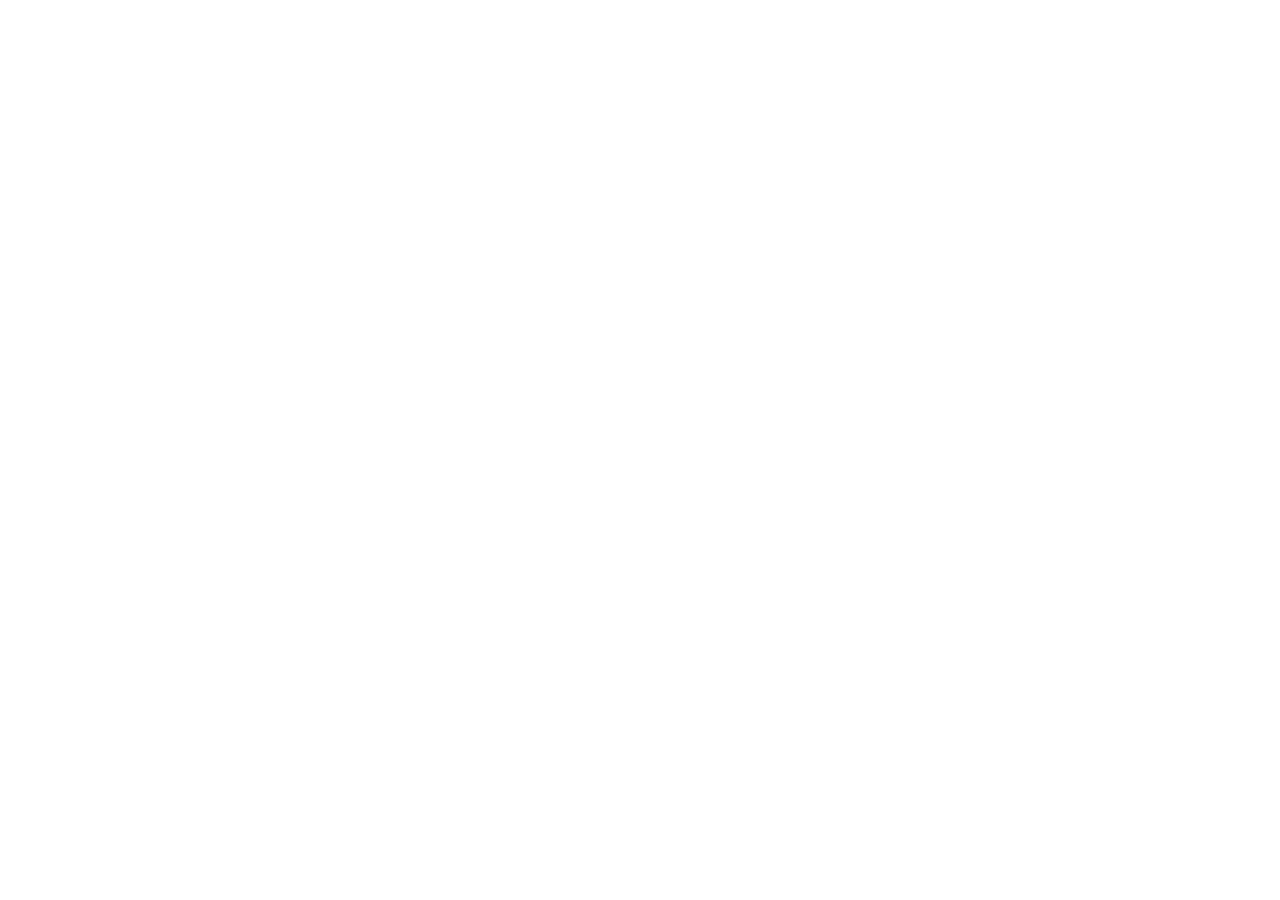
==== standalone/index.html @ 1e78be66 "task snapshot 93750afe-f1b4-41f4-8304-4140ffacb609" ====
<!doctype html>
<html lang="en">
<head>
<meta charset="utf-8" />
<meta name="viewport" content="width=device-width, initial-scale=1" />
<title>NEXUS//OS — Personal AI Business Operating System</title>
<meta name="description" content="Personal AI operating system for a laptop reselling business — Phase 1 prototype." />
<link rel="icon" href="data:image/svg+xml,%3Csvg xmlns='http://www.w3.org/2000/svg' viewBox='0 0 24 24' fill='none' stroke='%2300ff88' stroke-width='2'%3E%3Cpath d='M12 2l8 4.6v9.2L12 22l-8-4.6V7.4L12 2z'/%3E%3C/svg%3E" />
<link rel="preconnect" href="https://fonts.googleapis.com" />
<link rel="preconnect" href="https://fonts.gstatic.com" crossorigin />
<link href="https://fonts.googleapis.com/css2?family=Chakra+Petch:wght@500;600;700&family=IBM+Plex+Sans:wght@400;500;600&family=JetBrains+Mono:wght@400;600;700&display=swap" rel="stylesheet" />
<link rel="stylesheet" href="style.css" />
</head>
<body>
  <!-- NEXUS//OS · plain HTML/CSS/JS · no build step · just open this file -->
  <script src="core.js"></script>
  <script src="brain.js"></script>
  <script src="views.js"></script>
  <script src="app.js"></script>
</body>
</html>
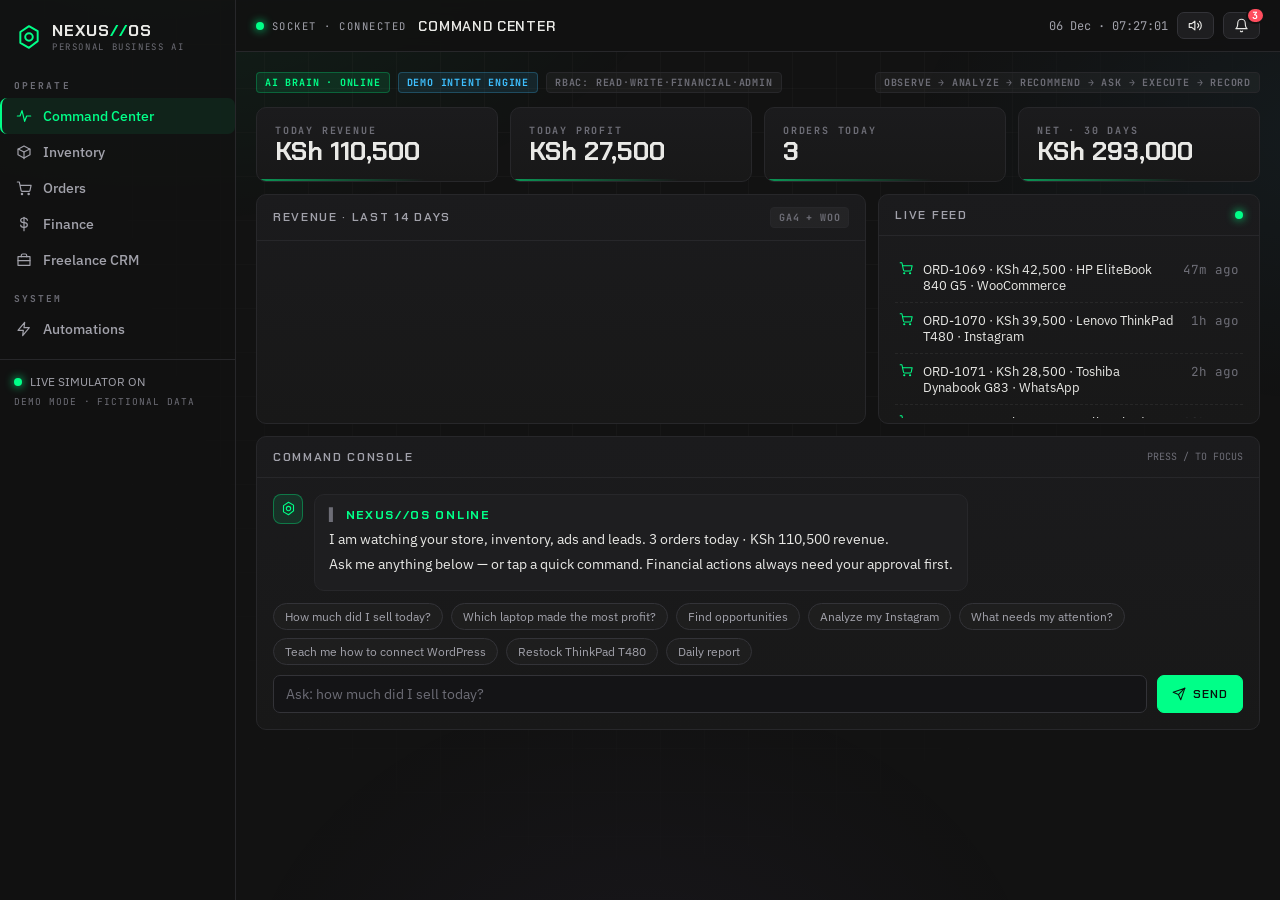
==== commit 471b24df: "task snapshot dc5bce00-b7d1-4454-a525-767f81d15836" ====
--- a/standalone/index.html
+++ b/standalone/index.html
@@ -1,21 +1,17 @@
 <!doctype html>
 <html lang="en">
 <head>
-<meta charset="utf-8" />
-<meta name="viewport" content="width=device-width, initial-scale=1" />
-<title>NEXUS//OS — Personal AI Business Operating System</title>
-<meta name="description" content="Personal AI operating system for a laptop reselling business — Phase 1 prototype." />
-<link rel="icon" href="data:image/svg+xml,%3Csvg xmlns='http://www.w3.org/2000/svg' viewBox='0 0 24 24' fill='none' stroke='%2300ff88' stroke-width='2'%3E%3Cpath d='M12 2l8 4.6v9.2L12 22l-8-4.6V7.4L12 2z'/%3E%3C/svg%3E" />
-<link rel="preconnect" href="https://fonts.googleapis.com" />
-<link rel="preconnect" href="https://fonts.gstatic.com" crossorigin />
-<link href="https://fonts.googleapis.com/css2?family=Chakra+Petch:wght@500;600;700&family=IBM+Plex+Sans:wght@400;500;600&family=JetBrains+Mono:wght@400;600;700&display=swap" rel="stylesheet" />
-<link rel="stylesheet" href="style.css" />
+  <meta charset="UTF-8" />
+  <meta name="viewport" content="width=device-width, initial-scale=1.0" />
+  <title>NEXUS//OS — Personal AI Business OS (Demo)</title>
+  <meta name="description" content="Demo of a personal AI business operating system for a laptop reselling business. Vanilla HTML/CSS/JS — zero dependencies." />
+  <link rel="preconnect" href="https://fonts.googleapis.com" />
+  <link rel="preconnect" href="https://fonts.gstatic.com" crossorigin />
+  <link href="https://fonts.googleapis.com/css2?family=Chakra+Petch:wght@500;600;700&family=IBM+Plex+Sans:wght@400;500;600&family=JetBrains+Mono:wght@400;600;700&display=swap" rel="stylesheet" />
+  <link rel="stylesheet" href="styles.css" />
 </head>
 <body>
-  <!-- NEXUS//OS · plain HTML/CSS/JS · no build step · just open this file -->
-  <script src="core.js"></script>
-  <script src="brain.js"></script>
-  <script src="views.js"></script>
+  <div id="root"></div>
   <script src="app.js"></script>
 </body>
 </html>
--- a/standalone/styles.css
+++ b/standalone/styles.css
@@ -0,0 +1,287 @@
+/* ============================================================
+   NEXUS//OS — standalone demo stylesheet (no Tailwind, no build)
+   Theme: background #121212 · accent #00ff88
+   ============================================================ */
+
+:root {
+  --bg: #121212;
+  --panel: #191919;
+  --panel-2: #1e1e20;
+  --line: #27272a;
+  --line-2: #333338;
+  --txt: #e9e9e6;
+  --txt-2: #a2a2ab;
+  --txt-3: #6d6d76;
+  --acc: #00ff88;
+  --warn: #ffb020;
+  --danger: #ff4d5e;
+  --info: #3fc0ff;
+  --violet: #b48cff;
+}
+
+* { box-sizing: border-box; }
+html, body { margin: 0; padding: 0; }
+
+body {
+  background: var(--bg);
+  color: var(--txt);
+  font-family: "IBM Plex Sans", "Segoe UI", sans-serif;
+  font-size: 15px;
+  -webkit-font-smoothing: antialiased;
+}
+
+::selection { background: rgba(0, 255, 136, 0.25); }
+button { font-family: inherit; }
+
+.font-display { font-family: "Chakra Petch", sans-serif; }
+.mono { font-family: "JetBrains Mono", monospace; }
+
+/* ---------- layered ambient background ---------- */
+.os-root { position: relative; min-height: 100vh; isolation: isolate; }
+.os-root::before {
+  content: "";
+  position: fixed; inset: 0; z-index: -2;
+  background:
+    radial-gradient(900px 500px at 12% -8%, rgba(0, 255, 136, 0.07), transparent 60%),
+    radial-gradient(800px 500px at 105% 15%, rgba(63, 192, 255, 0.05), transparent 55%),
+    radial-gradient(700px 600px at 50% 115%, rgba(180, 140, 255, 0.045), transparent 60%);
+}
+.os-root::after {
+  content: "";
+  position: fixed; inset: 0; z-index: -1; pointer-events: none;
+  background-image:
+    linear-gradient(rgba(255, 255, 255, 0.024) 1px, transparent 1px),
+    linear-gradient(90deg, rgba(255, 255, 255, 0.024) 1px, transparent 1px);
+  background-size: 44px 44px;
+  -webkit-mask-image: radial-gradient(ellipse at 50% 0%, black 30%, transparent 80%);
+  mask-image: radial-gradient(ellipse at 50% 0%, black 30%, transparent 80%);
+}
+
+/* ---------- panels ---------- */
+.panel {
+  background: linear-gradient(180deg, #1b1b1d 0%, #181818 100%);
+  border: 1px solid var(--line);
+  border-radius: 10px;
+}
+.panel-h {
+  display: flex; align-items: center; gap: 10px;
+  padding: 12px 16px; border-bottom: 1px solid var(--line);
+}
+.panel-h .t {
+  font-family: "Chakra Petch", sans-serif; font-weight: 600;
+  font-size: 12px; letter-spacing: 0.14em; text-transform: uppercase; color: var(--txt-2);
+}
+.panel-b { padding: 16px; }
+
+/* ---------- buttons / badges ---------- */
+.btn {
+  display: inline-flex; align-items: center; gap: 7px;
+  font-family: "Chakra Petch", sans-serif; font-weight: 600; font-size: 12px;
+  letter-spacing: 0.08em; text-transform: uppercase;
+  padding: 8px 14px; border-radius: 7px; cursor: pointer;
+  border: 1px solid var(--line-2); background: var(--panel-2); color: var(--txt);
+  transition: all 0.15s ease; white-space: nowrap;
+}
+.btn:hover { border-color: var(--acc); color: var(--acc); box-shadow: 0 0 14px rgba(0,255,136,0.15); transform: translateY(-1px); }
+.btn:active { transform: translateY(0); }
+.btn-acc { background: var(--acc); border-color: var(--acc); color: #08130d; }
+.btn-acc:hover { color: #08130d; box-shadow: 0 0 22px rgba(0,255,136,0.35); }
+.btn-danger:hover { border-color: var(--danger); color: var(--danger); box-shadow: 0 0 14px rgba(255,77,94,0.15); }
+.btn-sm { padding: 5px 10px; font-size: 11px; }
+.btn:disabled { opacity: 0.4; pointer-events: none; }
+
+.badge {
+  display: inline-flex; align-items: center; gap: 5px;
+  font-family: "JetBrains Mono", monospace; font-size: 10px; font-weight: 700;
+  letter-spacing: 0.08em; text-transform: uppercase;
+  padding: 3px 8px; border-radius: 4px;
+}
+.badge.ok { color: var(--acc); background: rgba(0,255,136,0.1); border: 1px solid rgba(0,255,136,0.25); }
+.badge.warn { color: var(--warn); background: rgba(255,176,32,0.1); border: 1px solid rgba(255,176,32,0.25); }
+.badge.danger { color: var(--danger); background: rgba(255,77,94,0.1); border: 1px solid rgba(255,77,94,0.25); }
+.badge.info { color: var(--info); background: rgba(63,192,255,0.1); border: 1px solid rgba(63,192,255,0.25); }
+.badge.mut { color: var(--txt-3); background: rgba(255,255,255,0.04); border: 1px solid var(--line); }
+.badge.vio { color: var(--violet); background: rgba(180,140,255,0.1); border: 1px solid rgba(180,140,255,0.25); }
+
+/* ---------- nav ---------- */
+.nav-item {
+  display: flex; align-items: center; gap: 11px; width: 100%;
+  padding: 9px 14px; border-radius: 7px; cursor: pointer;
+  color: var(--txt-2); font-size: 13.5px; font-weight: 500; background: none; border: none;
+  border-left: 2px solid transparent; transition: all 0.14s ease; text-align: left;
+}
+.nav-item:hover { color: var(--txt); background: rgba(255,255,255,0.03); }
+.nav-item.active { color: var(--acc); background: rgba(0,255,136,0.07); border-left-color: var(--acc); }
+.nav-item svg { flex: none; }
+.nav-sec {
+  font-family: "JetBrains Mono", monospace; font-size: 9.5px; font-weight: 700;
+  letter-spacing: 0.22em; color: var(--txt-3); text-transform: uppercase;
+  padding: 14px 14px 6px;
+}
+
+/* ---------- tables ---------- */
+.tbl-wrap { overflow-x: auto; }
+.tbl { width: 100%; border-collapse: collapse; font-size: 13.5px; }
+.tbl th {
+  font-family: "JetBrains Mono", monospace; font-size: 10px; font-weight: 700;
+  letter-spacing: 0.14em; text-transform: uppercase; color: var(--txt-3);
+  text-align: left; padding: 9px 14px; border-bottom: 1px solid var(--line); white-space: nowrap;
+}
+.tbl td { padding: 11px 14px; border-bottom: 1px solid rgba(255,255,255,0.035); vertical-align: middle; }
+.tbl tbody tr { transition: background 0.12s ease; }
+.tbl tbody tr:hover { background: rgba(0,255,136,0.03); }
+.tbl tbody tr:last-child td { border-bottom: none; }
+.tbl .num { font-family: "JetBrains Mono", monospace; font-size: 12.5px; }
+
+/* ---------- KPI ---------- */
+.kpi { position: relative; overflow: hidden; padding: 16px 18px 14px; }
+.kpi::after {
+  content: ""; position: absolute; left: 0; right: 0; bottom: 0; height: 2px;
+  background: linear-gradient(90deg, var(--acc), transparent 70%); opacity: 0.55;
+}
+.kpi-label {
+  font-family: "JetBrains Mono", monospace; font-size: 10px; font-weight: 700;
+  letter-spacing: 0.18em; text-transform: uppercase; color: var(--txt-3);
+}
+.kpi-val {
+  font-family: "Chakra Petch", sans-serif; font-weight: 700;
+  font-size: 26px; line-height: 1.15; font-variant-numeric: tabular-nums;
+}
+.kpi-sub { font-size: 12px; color: var(--txt-2); }
+.kpi.bump { animation: kpiBump 0.7s ease; }
+@keyframes kpiBump {
+  0% { box-shadow: 0 0 0 rgba(0,255,136,0); }
+  30% { box-shadow: 0 0 26px rgba(0,255,136,0.28); border-color: rgba(0,255,136,0.6); }
+  100% { box-shadow: 0 0 0 rgba(0,255,136,0); }
+}
+
+/* ---------- chat ---------- */
+.msg { display: flex; gap: 11px; animation: msgIn 0.28s ease both; max-width: 94%; }
+.msg.user { margin-left: auto; flex-direction: row-reverse; }
+.msg .bubble {
+  padding: 11px 14px; border-radius: 10px; font-size: 13.5px; line-height: 1.62;
+  border: 1px solid var(--line); background: var(--panel-2);
+}
+.msg.user .bubble { background: rgba(0,255,136,0.08); border-color: rgba(0,255,136,0.3); }
+.msg .ava {
+  flex: none; width: 30px; height: 30px; border-radius: 8px; display: grid; place-items: center;
+  background: rgba(0,255,136,0.1); border: 1px solid rgba(0,255,136,0.35); color: var(--acc);
+}
+.msg.user .ava { background: rgba(63,192,255,0.1); border-color: rgba(63,192,255,0.35); color: var(--info); }
+@keyframes msgIn { from { opacity: 0; transform: translateY(8px); } to { opacity: 1; transform: none; } }
+.cl { margin: 3px 0; }
+.cl.b { padding-left: 16px; color: var(--txt-2); }
+.cs { font-family: "Chakra Petch", sans-serif; font-weight: 700; font-size: 12px; letter-spacing: 0.14em; text-transform: uppercase; color: var(--acc); margin: 10px 0 4px; }
+.cs:first-child { margin-top: 0; }
+.cs i { font-style: normal; color: var(--txt-3); margin-right: 6px; }
+.cnum { font-family: "JetBrains Mono", monospace; color: var(--acc); font-weight: 700; }
+.cnum.w { color: var(--warn); }
+.cnum.d { color: var(--danger); }
+.decision { border: 1px solid rgba(0,255,136,0.25); border-radius: 8px; padding: 10px 12px; margin-top: 8px; background: rgba(0,255,136,0.035); }
+.decision .row { display: flex; gap: 8px; font-size: 12.5px; margin: 3px 0; }
+.decision .k { font-family: "JetBrains Mono", monospace; font-size: 9.5px; font-weight: 700; letter-spacing: 0.1em; color: var(--acc); width: 104px; flex: none; padding-top: 2px; text-transform: uppercase; }
+.typing span { display: inline-block; width: 6px; height: 6px; border-radius: 50%; background: var(--acc); margin-right: 4px; animation: tp 1s infinite; }
+.typing span:nth-child(2) { animation-delay: 0.15s; }
+.typing span:nth-child(3) { animation-delay: 0.3s; }
+@keyframes tp { 0%,100% { opacity: 0.25; transform: translateY(0);} 50% { opacity: 1; transform: translateY(-3px);} }
+.chip-row { display: flex; gap: 8px; flex-wrap: wrap; }
+.chip {
+  display: inline-flex; align-items: center; gap: 6px;
+  font-size: 12px; padding: 5px 11px; border-radius: 99px; cursor: pointer;
+  border: 1px solid var(--line-2); color: var(--txt-2); background: rgba(255,255,255,0.02);
+  transition: all 0.14s ease; white-space: nowrap;
+}
+.chip:hover { color: var(--acc); border-color: rgba(0,255,136,0.5); background: rgba(0,255,136,0.06); }
+
+/* ---------- toasts ---------- */
+#toasts { position: fixed; top: 16px; right: 16px; z-index: 90; display: flex; flex-direction: column; gap: 9px; width: min(360px, calc(100vw - 32px)); }
+.toast {
+  display: flex; gap: 11px; align-items: flex-start; padding: 12px 14px;
+  background: #1c1c1e; border: 1px solid var(--line-2); border-left: 3px solid var(--acc);
+  border-radius: 8px; box-shadow: 0 12px 34px rgba(0,0,0,0.5);
+  animation: toastIn 0.3s cubic-bezier(0.2, 0.9, 0.3, 1.2) both;
+  font-size: 13px; line-height: 1.5;
+}
+.toast.warn { border-left-color: var(--warn); }
+.toast.danger { border-left-color: var(--danger); }
+.toast.info { border-left-color: var(--info); }
+.toast .ic { flex: none; margin-top: 1px; }
+.toast.out { animation: toastOut 0.25s ease both; }
+@keyframes toastIn { from { opacity: 0; transform: translateX(30px); } to { opacity: 1; transform: none; } }
+@keyframes toastOut { to { opacity: 0; transform: translateX(30px); } }
+
+/* ---------- sale flash ---------- */
+#saleFlash {
+  position: fixed; inset: 0; z-index: 80; pointer-events: none; opacity: 0;
+  background: radial-gradient(ellipse at center, rgba(0,255,136,0.16), rgba(0,255,136,0.05) 55%, transparent 80%);
+  border: 3px solid rgba(0,255,136,0.8);
+}
+#saleFlash.on { animation: saleFlash 0.7s ease-out; }
+@keyframes saleFlash { 0% { opacity: 0; } 18% { opacity: 1; } 100% { opacity: 0; } }
+#saleFlash .tag {
+  position: absolute; top: 74px; left: 50%; transform: translateX(-50%);
+  font-family: "Chakra Petch", sans-serif; font-weight: 700; font-size: 22px; letter-spacing: 0.12em;
+  color: var(--acc); text-shadow: 0 0 24px rgba(0,255,136,0.6); text-transform: uppercase; white-space: nowrap;
+}
+
+/* ---------- modal ---------- */
+.modal-root { position: fixed; inset: 0; z-index: 100; display: grid; place-items: center; padding: 18px; }
+.modal-back { position: absolute; inset: 0; background: rgba(8, 8, 10, 0.72); backdrop-filter: blur(3px); animation: fadeIn 0.18s ease; }
+.modal {
+  position: relative; width: min(580px, 100%); max-height: 86vh; overflow: auto;
+  background: #1b1b1d; border: 1px solid var(--line-2); border-radius: 12px;
+  box-shadow: 0 30px 80px rgba(0,0,0,0.65); animation: modalIn 0.22s cubic-bezier(0.2,0.9,0.3,1.15) both;
+}
+@keyframes fadeIn { from { opacity: 0; } }
+@keyframes modalIn { from { opacity: 0; transform: translateY(16px) scale(0.97); } to { opacity: 1; transform: none; } }
+
+/* ---------- misc ---------- */
+.live-dot { width: 8px; height: 8px; border-radius: 50%; background: var(--acc); box-shadow: 0 0 10px var(--acc); animation: pulseDot 1.6s infinite; flex: none; }
+@keyframes pulseDot { 0%,100% { opacity: 1; transform: scale(1);} 50% { opacity: 0.45; transform: scale(0.8);} }
+.live-dot.paused { background: var(--warn); box-shadow: 0 0 10px var(--warn); animation: none; }
+.live-dot.err { background: var(--danger); box-shadow: 0 0 10px var(--danger); animation: none; }
+
+.feed-row { display: flex; gap: 10px; padding: 9px 4px; border-bottom: 1px dashed rgba(255,255,255,0.06); font-size: 12.5px; animation: msgIn 0.3s ease both; }
+.feed-row:last-child { border-bottom: none; }
+
+.reveal { animation: revealUp 0.45s cubic-bezier(0.2, 0.7, 0.3, 1) both; }
+@keyframes revealUp { from { opacity: 0; transform: translateY(14px); } to { opacity: 1; transform: none; } }
+.d1 { animation-delay: 0.05s; } .d2 { animation-delay: 0.1s; } .d3 { animation-delay: 0.15s; } .d4 { animation-delay: 0.2s; }
+
+.bar-track { height: 5px; border-radius: 3px; background: rgba(255,255,255,0.06); overflow: hidden; }
+.bar-fill { height: 100%; border-radius: 3px; background: var(--acc); transition: width 0.7s cubic-bezier(0.2,0.7,0.3,1); }
+.bar-fill.w { background: var(--warn); } .bar-fill.d { background: var(--danger); } .bar-fill.i { background: var(--info); }
+
+*::-webkit-scrollbar { width: 9px; height: 9px; }
+*::-webkit-scrollbar-thumb { background: #2b2b30; border-radius: 5px; }
+*::-webkit-scrollbar-track { background: transparent; }
+
+input, select, textarea {
+  background: #141416; border: 1px solid var(--line-2); border-radius: 7px;
+  color: var(--txt); font-family: "IBM Plex Sans", sans-serif; font-size: 13.5px;
+  padding: 9px 12px; outline: none; transition: border-color 0.15s, box-shadow 0.15s; width: 100%;
+}
+input:focus, select:focus, textarea:focus { border-color: var(--acc); box-shadow: 0 0 0 3px rgba(0,255,136,0.12); }
+input::placeholder { color: var(--txt-3); }
+
+.toggle { position: relative; width: 38px; height: 21px; border-radius: 99px; background: #2a2a2f; border: 1px solid var(--line-2); cursor: pointer; transition: background 0.18s; flex: none; }
+.toggle::after { content: ""; position: absolute; top: 2px; left: 2px; width: 15px; height: 15px; border-radius: 50%; background: #8b8b94; transition: all 0.18s; }
+.toggle.on { background: rgba(0,255,136,0.25); border-color: rgba(0,255,136,0.5); }
+.toggle.on::after { left: 19px; background: var(--acc); box-shadow: 0 0 8px rgba(0,255,136,0.6); }
+
+.bell-btn { position: relative; }
+.bell-count {
+  position: absolute; top: -6px; right: -6px; min-width: 17px; height: 17px; padding: 0 4px;
+  border-radius: 99px; background: var(--danger); color: #fff;
+  font-family: "JetBrains Mono", monospace; font-size: 10px; font-weight: 700;
+  display: grid; place-items: center; border: 2px solid var(--bg);
+}
+
+.hamb { display: none; }
+
+@media (max-width: 860px) {
+  #sidebar { transform: translateX(-100%); position: fixed !important; top: 0; bottom: 0; z-index: 60; box-shadow: 20px 0 60px rgba(0,0,0,0.5); transition: transform 0.2s ease; }
+  #sidebar.open { transform: none; }
+  .hamb { display: inline-flex; }
+  .kpi-val { font-size: 21px; }
+}
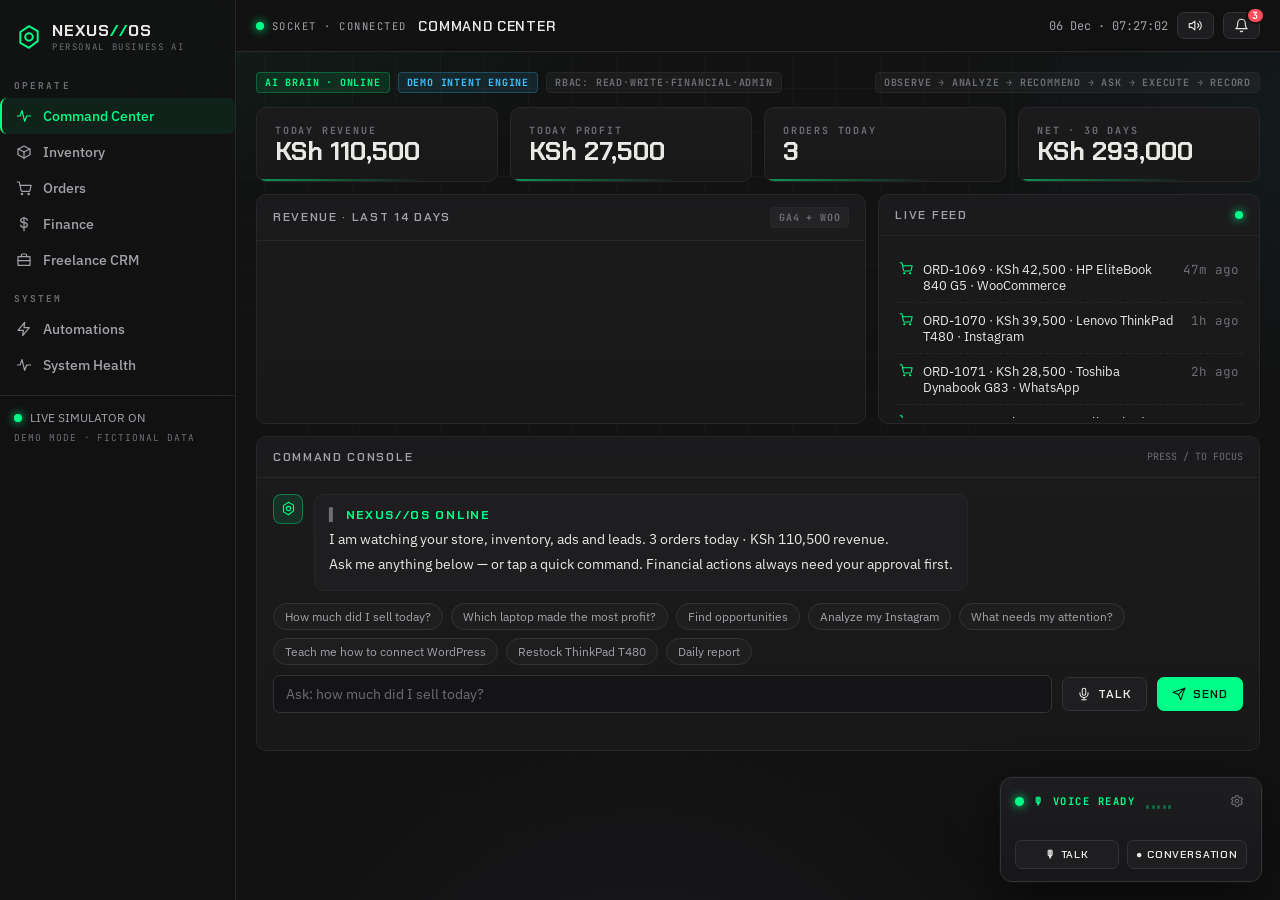
==== commit 7d244825: "task snapshot a9969a12-b492-4873-ad2c-2f9badb57744" ====
--- a/standalone/index.html
+++ b/standalone/index.html
@@ -13,5 +13,6 @@
 <body>
   <div id="root"></div>
   <script src="app.js"></script>
+  <script src="voice.js"></script>
 </body>
 </html>
--- a/standalone/styles.css
+++ b/standalone/styles.css
@@ -285,3 +285,47 @@
   .hamb { display: inline-flex; }
   .kpi-val { font-size: 21px; }
 }
+
+/* ---------- voice dock ---------- */
+#voiceDock {
+  position: fixed; right: 18px; bottom: 18px; z-index: 70;
+  width: 262px; padding: 13px 14px 12px;
+  background: linear-gradient(180deg, #1d1d20, #171719);
+  border: 1px solid var(--line-2); border-radius: 12px;
+  box-shadow: 0 18px 50px rgba(0,0,0,0.55), 0 0 0 1px rgba(0,255,136,0.05);
+  animation: revealUp 0.4s cubic-bezier(0.2,0.7,0.3,1) both;
+}
+#voiceDock .vd-top { display: flex; align-items: center; gap: 9px; }
+#voiceDock .vd-dot { width: 9px; height: 9px; border-radius: 50%; background: var(--acc); flex: none; }
+#voiceDock .vd-label { font-size: 10.5px; font-weight: 700; letter-spacing: 0.14em; }
+#voiceDock .vd-x {
+  margin-left: auto; background: none; border: none; color: var(--txt-3);
+  cursor: pointer; padding: 3px; border-radius: 5px; display: grid; place-items: center; transition: all 0.14s;
+}
+#voiceDock .vd-x:hover { color: var(--acc); background: rgba(0,255,136,0.08); }
+#voiceDock .vd-sub {
+  font-size: 10px; color: var(--txt-2); margin-top: 7px; min-height: 13px;
+  letter-spacing: 0.04em; white-space: nowrap; overflow: hidden; text-overflow: ellipsis;
+}
+#voiceDock .vd-actions { display: flex; gap: 8px; margin-top: 9px; }
+#voiceDock .vd-actions .btn { flex: 1; justify-content: center; padding: 7px 8px; font-size: 10.5px; }
+#voiceDock .vd-actions .btn.on { background: rgba(0,255,136,0.14); border-color: rgba(0,255,136,0.55); color: var(--acc); }
+#voiceDock .vd-bars { display: flex; align-items: flex-end; gap: 2.5px; height: 15px; margin-left: 2px; }
+#voiceDock .vd-bars i {
+  width: 3px; height: 4px; border-radius: 2px; background: var(--acc); opacity: 0.35;
+  transition: height 0.12s ease, opacity 0.12s ease;
+}
+#voiceDock .vd-bars.live i { opacity: 1; animation: vdBar 0.9s ease-in-out infinite; }
+#voiceDock .vd-bars.live i:nth-child(1) { animation-delay: 0s; }
+#voiceDock .vd-bars.live i:nth-child(2) { animation-delay: 0.15s; }
+#voiceDock .vd-bars.live i:nth-child(3) { animation-delay: 0.3s; }
+#voiceDock .vd-bars.live i:nth-child(4) { animation-delay: 0.45s; }
+#voiceDock .vd-bars.live i:nth-child(5) { animation-delay: 0.6s; }
+@keyframes vdBar {
+  0%, 100% { height: 4px; }
+  35% { height: 14px; }
+  60% { height: 8px; }
+}
+@media (max-width: 860px) {
+  #voiceDock { width: calc(100vw - 24px); right: 12px; bottom: 12px; }
+}
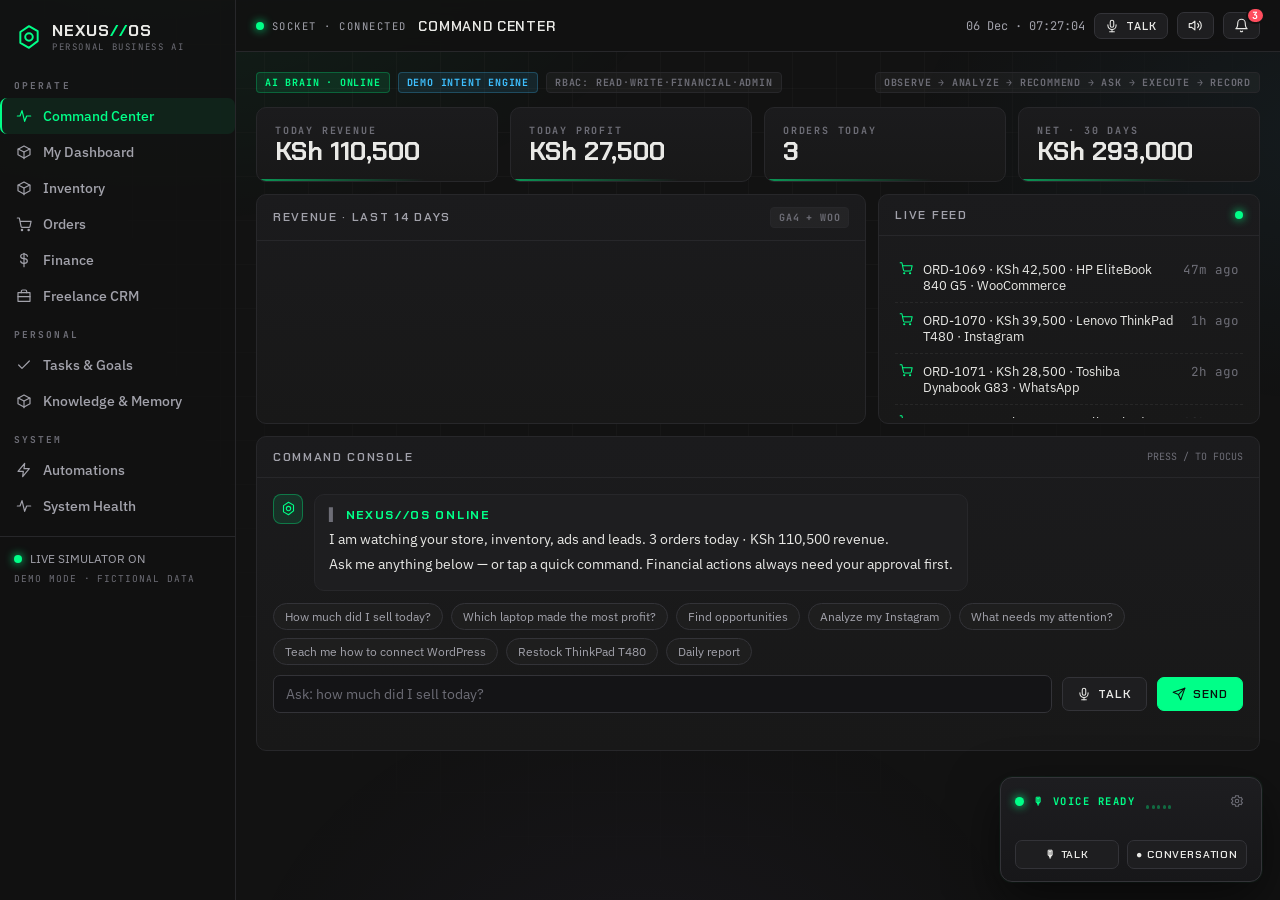
==== commit 55b8302b: "task snapshot 25d2f93c-d6e7-4d03-a761-c7679b40ef03" ====
--- a/standalone/index.html
+++ b/standalone/index.html
@@ -14,5 +14,6 @@
   <div id="root"></div>
   <script src="app.js"></script>
   <script src="voice.js"></script>
+  <script src="agent.js"></script>
 </body>
 </html>
